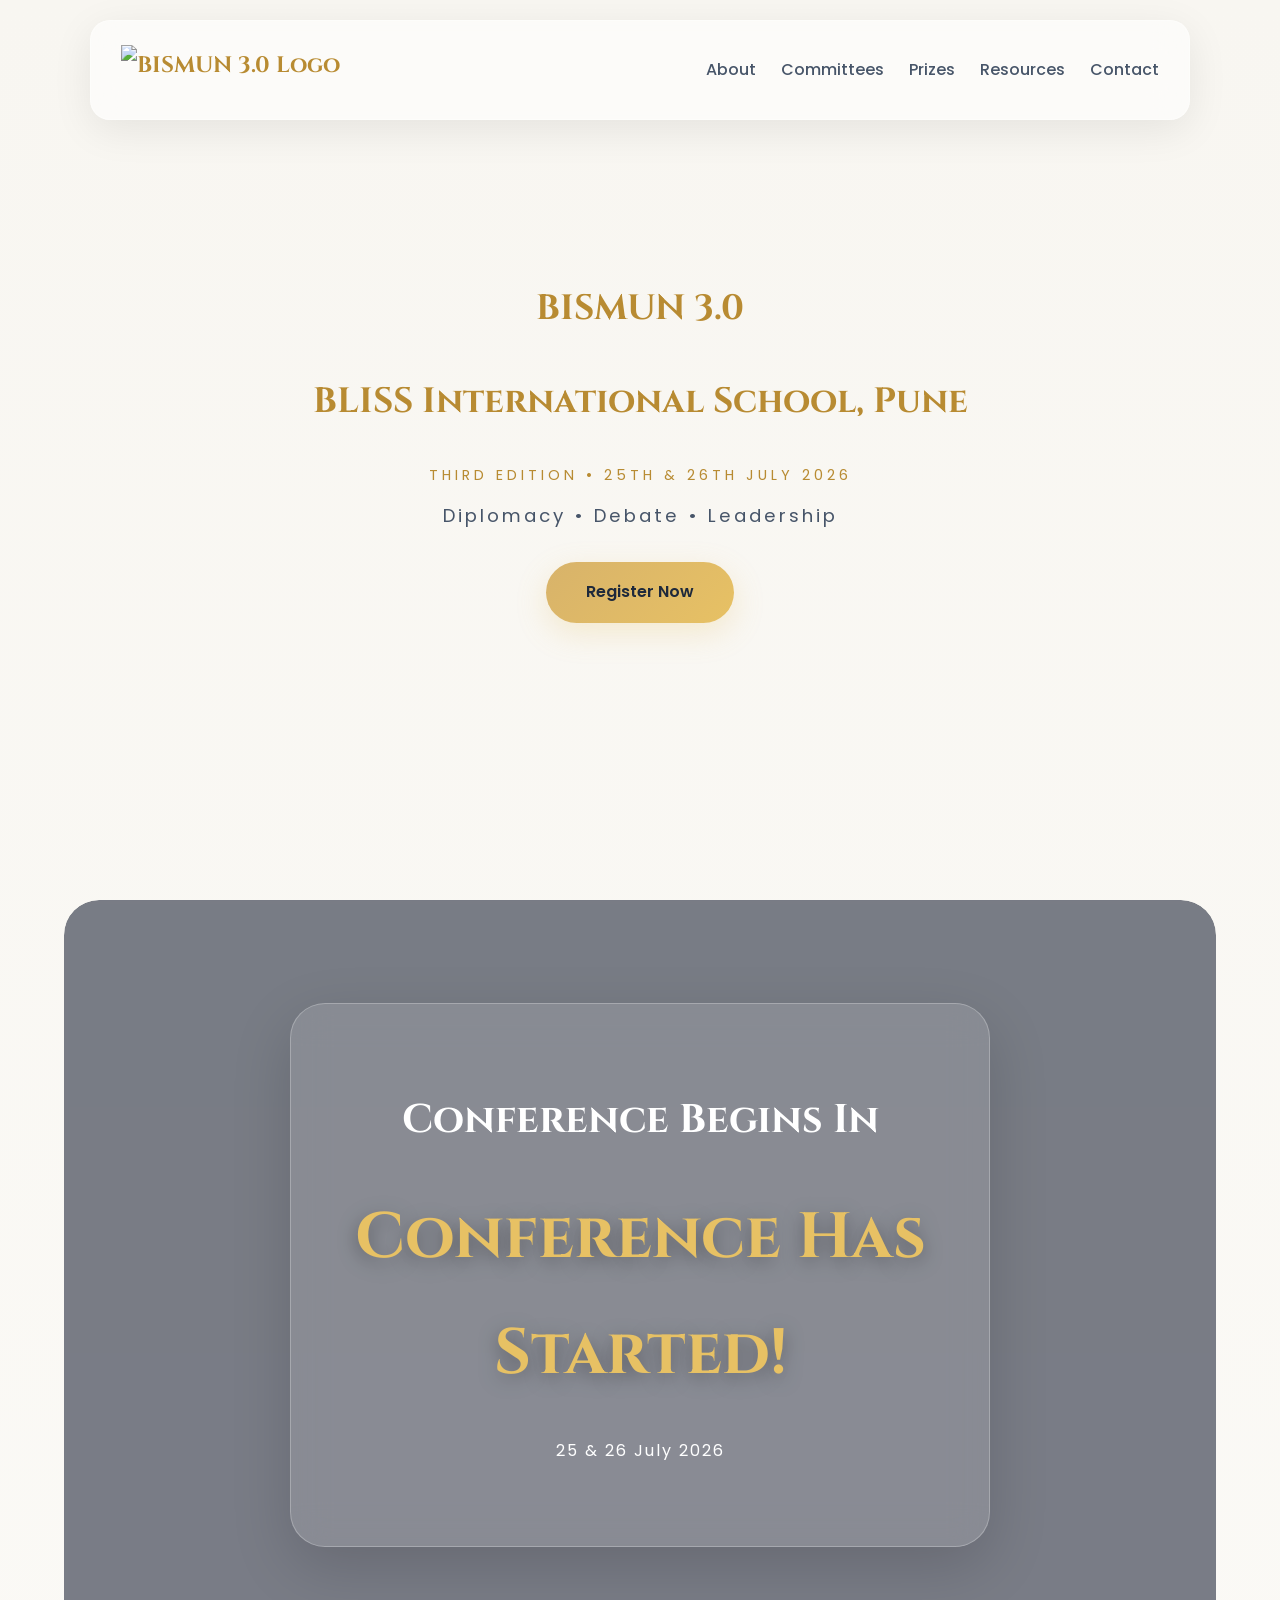
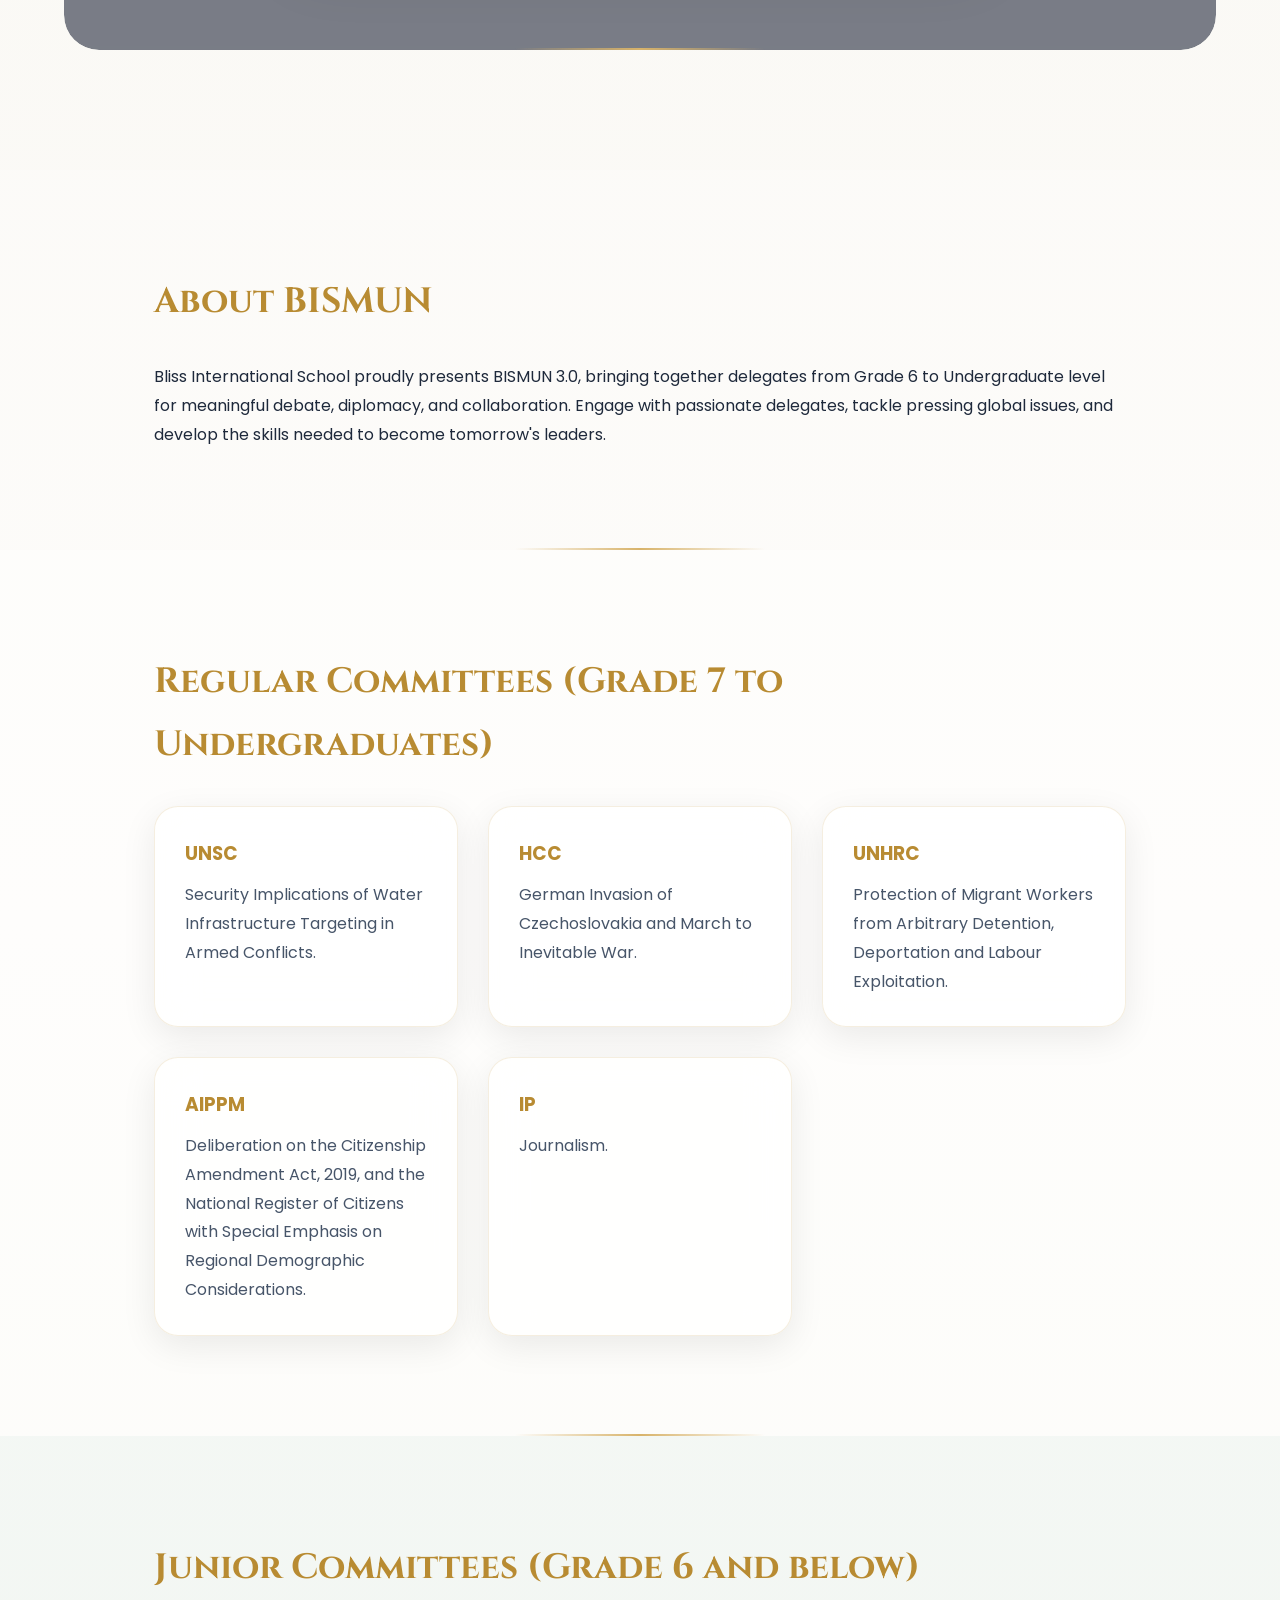
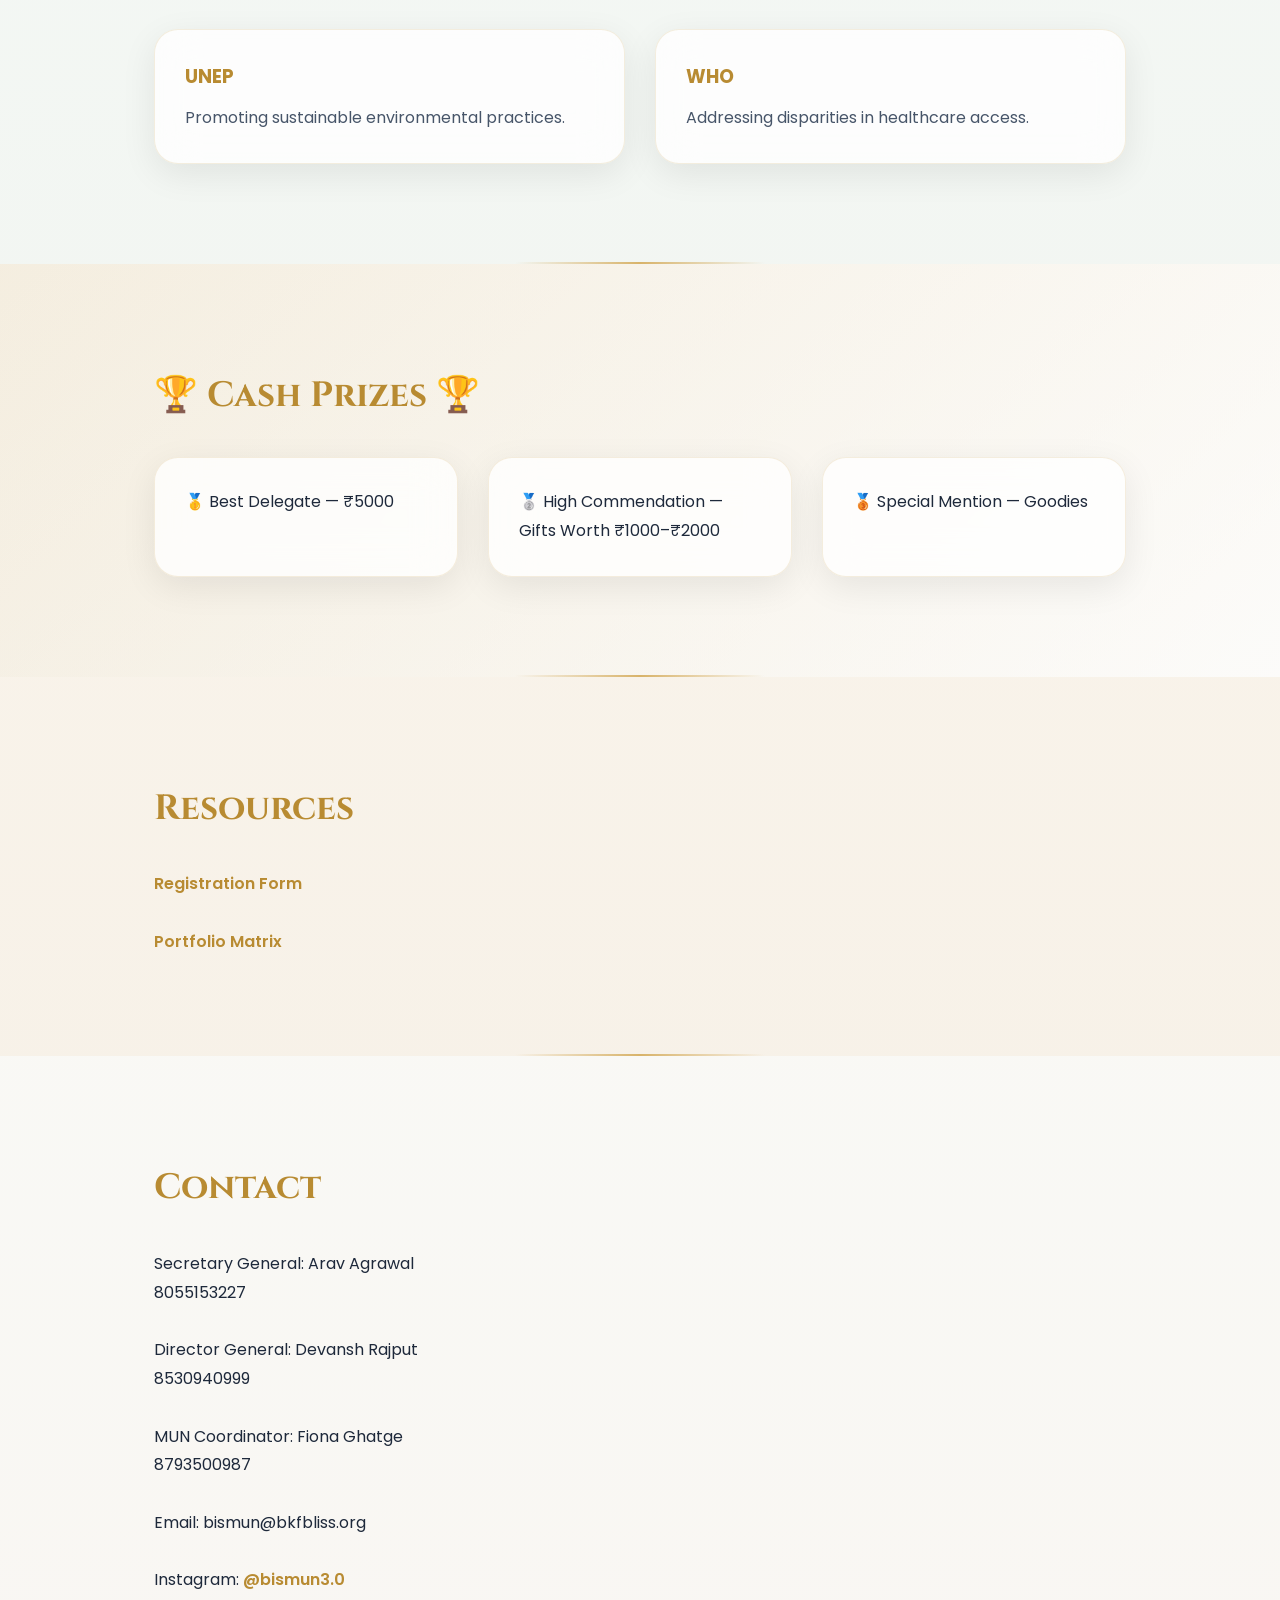
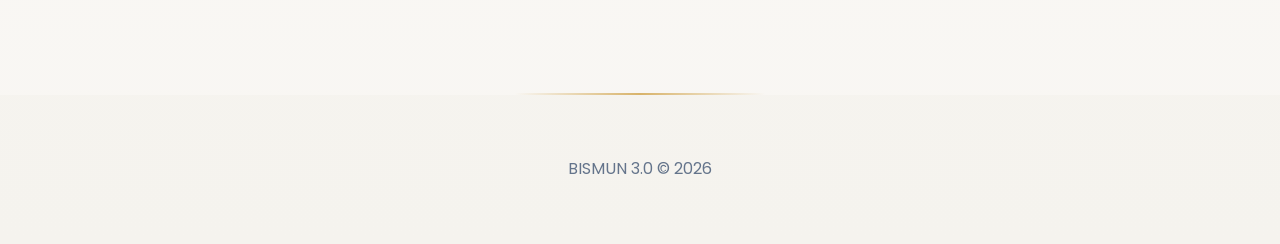
==== index.html @ 6ac00bdb "Add files via upload" ====
<!DOCTYPE html>
<html lang="en">

<head>

<meta charset="UTF-8">
<meta name="viewport" content="width=device-width, initial-scale=1.0">

<title>BISMUN 3.0</title>

<link rel="stylesheet" href="style.css">

<link href="https://fonts.googleapis.com/css2?family=Cinzel:wght@400;600;700&family=Poppins:wght@300;400;500;600&display=swap" rel="stylesheet">

</head>

<body>

<nav class="navbar">

<div class="nav-logo">
    <img src="src/logo.png" alt="BISMUN 3.0 Logo" class="logo">
    
</div>

<div class="nav-links">

<a href="#about">About</a>
<a href="#committees">Committees</a>
<a href="#prizes">Prizes</a>
<a href="#resources">Resources</a>
<a href="#contact">Contact</a>

</div>

</nav>

<header>

<h2>BISMUN 3.0</h2>
<h2>BLISS International School, Pune</h2>

<p class="edition">
Third Edition • 25th & 26th July 2026
</p>

<p class="tagline">
Diplomacy • Debate • Leadership
</p>

<a
class="btn"
href="https://docs.google.com/forms/d/e/1FAIpQLSdvtcjqeY1Vrc5Yw36EBOlD1dqiWgFLvvIRW7Fsswc0MXpK2w/viewform"
target="_blank">
Register Now
</a>

</header>

<section class="countdown-section">

<div class="countdown-overlay"></div>

<div class="countdown-content">

<h2>
Conference Begins In
</h2>

<div id="countdown">
Loading...
</div>

<p>
25 & 26 July 2026
</p>

</div>

</section>

<section id="about" class="about-section">

<h2>
About BISMUN
</h2>

<p>
Bliss International School proudly presents BISMUN 3.0, bringing together delegates from Grade 6 to Undergraduate level for meaningful debate, diplomacy, and collaboration. Engage with passionate delegates, tackle pressing global issues, and develop the skills needed to become tomorrow's leaders.
</p>

</section>

<section id="committees" class="regular-section">

<h2>
Regular Committees (Grade 7 to Undergraduates)
</h2>

<div class="grid">

<div class="card">
<h3>UNSC</h3>
<p>Security Implications of Water Infrastructure Targeting in Armed Conflicts.</p>
</div>

<div class="card">
<h3>HCC</h3>
<p>German Invasion of Czechoslovakia and March to Inevitable War.</p>
</div>

<div class="card">
<h3>UNHRC</h3>
<p>Protection of Migrant Workers from Arbitrary Detention, Deportation and Labour Exploitation.</p>
</div>

<div class="card">
<h3>AIPPM</h3>
<p>Deliberation on the Citizenship Amendment Act, 2019, and the National Register 
of Citizens with Special Emphasis on Regional Demographic Considerations.</p>
</div>



<div class="card">
<h3>IP</h3>
<p>Journalism.</p>
</div>

</div>

</section>

<section class="junior-section">

<h2>
Junior Committees (Grade 6 and below)
</h2>

<div class="grid">

<div class="card">
<h3>UNEP</h3>
<p>Promoting sustainable environmental practices.</p>
</div>

<div class="card">
<h3>WHO</h3>
<p>Addressing disparities in healthcare access.</p>
</div>

</div>

</section>

<section id="prizes" class="prizes">

<h2>
🏆 Cash Prizes 🏆
</h2>

<div class="grid">

<div class="card">
🥇 Best Delegate — ₹5000
</div>

<div class="card">
🥈 High Commendation — Gifts Worth ₹1000–₹2000
</div>

<div class="card">
🥉 Special Mention — Goodies
</div>

</div>

</section>

<section id="resources" class="resources-section">

<h2>
Resources
</h2>

<p>

<a
class="resource-link"
href="https://docs.google.com/forms/d/e/1FAIpQLSdvtcjqeY1Vrc5Yw36EBOlD1dqiWgFLvvIRW7Fsswc0MXpK2w/viewform"
target="_blank">
Registration Form
</a>

</p>

<br>

<p>

<a
class="resource-link"
href="https://docs.google.com/spreadsheets/d/1G3X9z6ha09-Ly9Rreelb6fRk3Bx7VlCWEskVa0Je1sM/edit?gid=1194177944#gid=1194177944"
target="_blank">
Portfolio Matrix
</a>

</p>

</section>

<section id="contact" class="contact-section">

<h2>
Contact
</h2>

<p>
Secretary General: Arav Agrawal
<br>
8055153227
</p>

<br>


<p>
Director General: Devansh Rajput
<br>
8530940999
</p>

<br>

<p>
MUN Coordinator: Fiona Ghatge
<br>
8793500987
</p>

<br>

<p>
Email:
bismun@bkfbliss.org
</p>

<br>

<p>
Instagram:

<a
href="https://www.instagram.com/bismun3.0/"
target="_blank"
class="insta-link">
@bismun3.0
</a>

</p>

</section>

<footer>

BISMUN 3.0 © 2026

</footer>

<script src="script.js"></script>

</body>
</html>
---- style.css ----
*{
margin:0;
padding:0;
box-sizing:border-box;
}

html{
scroll-behavior:smooth;
}

.nav-logo{
    display: flex;
    align-items: center;
    gap: 12px;          /* Space between logo and text */
    white-space: nowrap;
}

.logo{
    height: 50px;       /* Adjust to 30px if still large */
    width: auto;
    flex-shrink: 0;     /* Prevent logo from shrinking into the text */
}

.nav-logo span{
    font-family: Cinzel, serif;
    font-size: 1.1rem;
    font-weight: 700;
    color: #B88B32;
    line-height: 1;
}


body{

font-family:'Poppins',sans-serif;

background:
linear-gradient(
180deg,
#F8F6F1,
#FCFBF8,
#F5F3EE
);

color:#1E293B;

overflow-x:hidden;

line-height:1.8;

}

/* AURAS */

.aura1{

position:fixed;

width:850px;
height:850px;

background:#B8E3E3;

filter:blur(260px);

top:-300px;
left:-300px;

opacity:.45;

z-index:-2;

animation:float 12s ease-in-out infinite;

}

.aura2{

position:fixed;

width:850px;
height:850px;

background:#F2D6A2;

filter:blur(260px);

bottom:-300px;
right:-300px;

opacity:.4;

z-index:-2;

animation:float 14s ease-in-out infinite;

}

/* NAVBAR */

.navbar{

    position: fixed;

    top: 20px;
    left: 50%;

    transform: translateX(-50%);

    width: 90%;
    max-width: 1100px;

    min-height: 100px;      /* Increased height */
    padding: 18px 30px;    /* More vertical padding */

    display: flex;

    justify-content: space-between;
    align-items: center;

    background: rgba(255,255,255,.55);

    backdrop-filter: blur(18px);

    border: 1px solid rgba(255,255,255,.35);

    border-radius: 20px;

    z-index: 999;

    box-shadow: 0 10px 40px rgba(0,0,0,.08);

}

.nav-logo{

font-family:Cinzel;

font-size:1.4rem;

font-weight:700;

color:#B88B32;

}

.nav-links{

display:flex;
gap:25px;

}

.nav-links a{

text-decoration:none;

color:#475569;

font-weight:500;

transition:.3s;

}

.nav-links a:hover{

color:#B88B32;

}

/* HEADER */

header{

height:100vh;

display:flex;

flex-direction:column;

justify-content:center;

align-items:center;

text-align:center;

padding:0 20px;

}

h1{

font-family:Cinzel;

font-size:7rem;

color:#B88B32;

margin-bottom:10px;

}

.edition{

letter-spacing:4px;

color:#B88B32;

text-transform:uppercase;

margin-bottom:10px;

font-size:.9rem;

}

.tagline{

font-size:1.15rem;

letter-spacing:3px;

color:#475569;

margin-bottom:30px;

}

/* BUTTON */

.btn{

padding:16px 40px;

background:
linear-gradient(
135deg,
#D8B36A,
#E7C164
);

color:#1E293B;

text-decoration:none;

font-weight:600;

border-radius:999px;

box-shadow:
0 10px 30px rgba(231,193,100,.25);

transition:.3s;

}

.btn:hover{

transform:translateY(-4px);

}

/* COUNTDOWN */

.countdown-section{

position:relative;

background:
url("unnamed.jpg");

background-size:cover;

background-position:center;

background-repeat:no-repeat;

background-attachment:fixed;

min-height:750px;

display:flex;

justify-content:center;

align-items:center;

margin:0 5% 120px;

border-radius:35px;

overflow:hidden;

}

.countdown-overlay{

position:absolute;

inset:0;

background:
rgba(15,23,42,.55);

backdrop-filter:blur(2px);

}

.countdown-content{

position:relative;

z-index:2;

width:90%;
max-width:700px;

padding:80px 60px;

background:
rgba(255,255,255,.12);

backdrop-filter:blur(18px);

border:
1px solid rgba(255,255,255,.25);

border-radius:35px;

box-shadow:
0 20px 60px rgba(0,0,0,.15);

text-align:center;

}

.countdown-section h2{

color:white;

font-size:2.5rem;

margin-bottom:20px;

font-family:Cinzel;

}

.countdown-section p{

color:white;

letter-spacing:2px;

}

#countdown{

font-size:4rem;

font-weight:700;

font-family:Cinzel;

color:#E7C164;

margin:25px 0;

text-shadow:
0 5px 20px rgba(0,0,0,.35);

}

/* SECTIONS */

section{

padding:100px 12%;

position:relative;

}

section::after{

content:"";

position:absolute;

bottom:0;

left:50%;

transform:translateX(-50%);

width:250px;

height:2px;

background:

linear-gradient(
90deg,
transparent,
#D8B36A,
transparent
);

}

/* SECTION COLORS */

.about-section{

background:
rgba(255,255,255,.20);

}

.regular-section{

background:
rgba(255,255,255,.45);

}

.junior-section{

background:
rgba(184,227,227,.12);

}

.prizes{

background:

linear-gradient(
135deg,
rgba(216,179,106,.15),
rgba(255,255,255,.55)
);

}

.resources-section{

background:
rgba(242,214,162,.12);

}

.contact-section{

background:
rgba(255,255,255,.25);

}

/* HEADINGS */

h2{

font-family:Cinzel;

font-size:2.2rem;

color:#B88B32;

margin-bottom:30px;

}

/* GRID */

.grid{

display:grid;

grid-template-columns:
repeat(auto-fit,minmax(280px,1fr));

gap:30px;

}

/* CARDS */

.card{

background:
rgba(255,255,255,.78);

padding:30px;

border-radius:24px;

border:
1px solid rgba(184,139,50,.15);

backdrop-filter:blur(20px);

box-shadow:
0 10px 35px rgba(0,0,0,.08);

transition:.35s;

}

.card:hover{

transform:
translateY(-10px);

box-shadow:
0 20px 50px rgba(0,0,0,.12);

}

.card h3{

color:#B88B32;

margin-bottom:10px;

}

.card p{

color:#475569;

}

/* LINKS */

.resource-link,
.insta-link{

text-decoration:none;

color:#B88B32;

font-weight:600;

}

.resource-link:hover,
.insta-link:hover{

color:#5FA7A7;

}

/* FOOTER */

footer{

padding:60px;

text-align:center;

color:#64748B;

}

/* SCROLLBAR */

::-webkit-scrollbar{

width:10px;

}

::-webkit-scrollbar-thumb{

background:#D8B36A;

border-radius:999px;

}

/* ANIMATION */

@keyframes float{

0%{
transform:translateY(0px);
}

50%{
transform:translateY(-20px);
}

100%{
transform:translateY(0px);
}

}

/* MOBILE */

@media(max-width:900px){

.nav-links{

display:none;

}

h1{

font-size:4rem;

}

#countdown{

font-size:2.5rem;

}

.countdown-content{

padding:50px 30px;

}

section{

padding:80px 8%;

}

}

@media(max-width:600px){

h1{

font-size:3rem;

}

.tagline{

font-size:1rem;

}

}
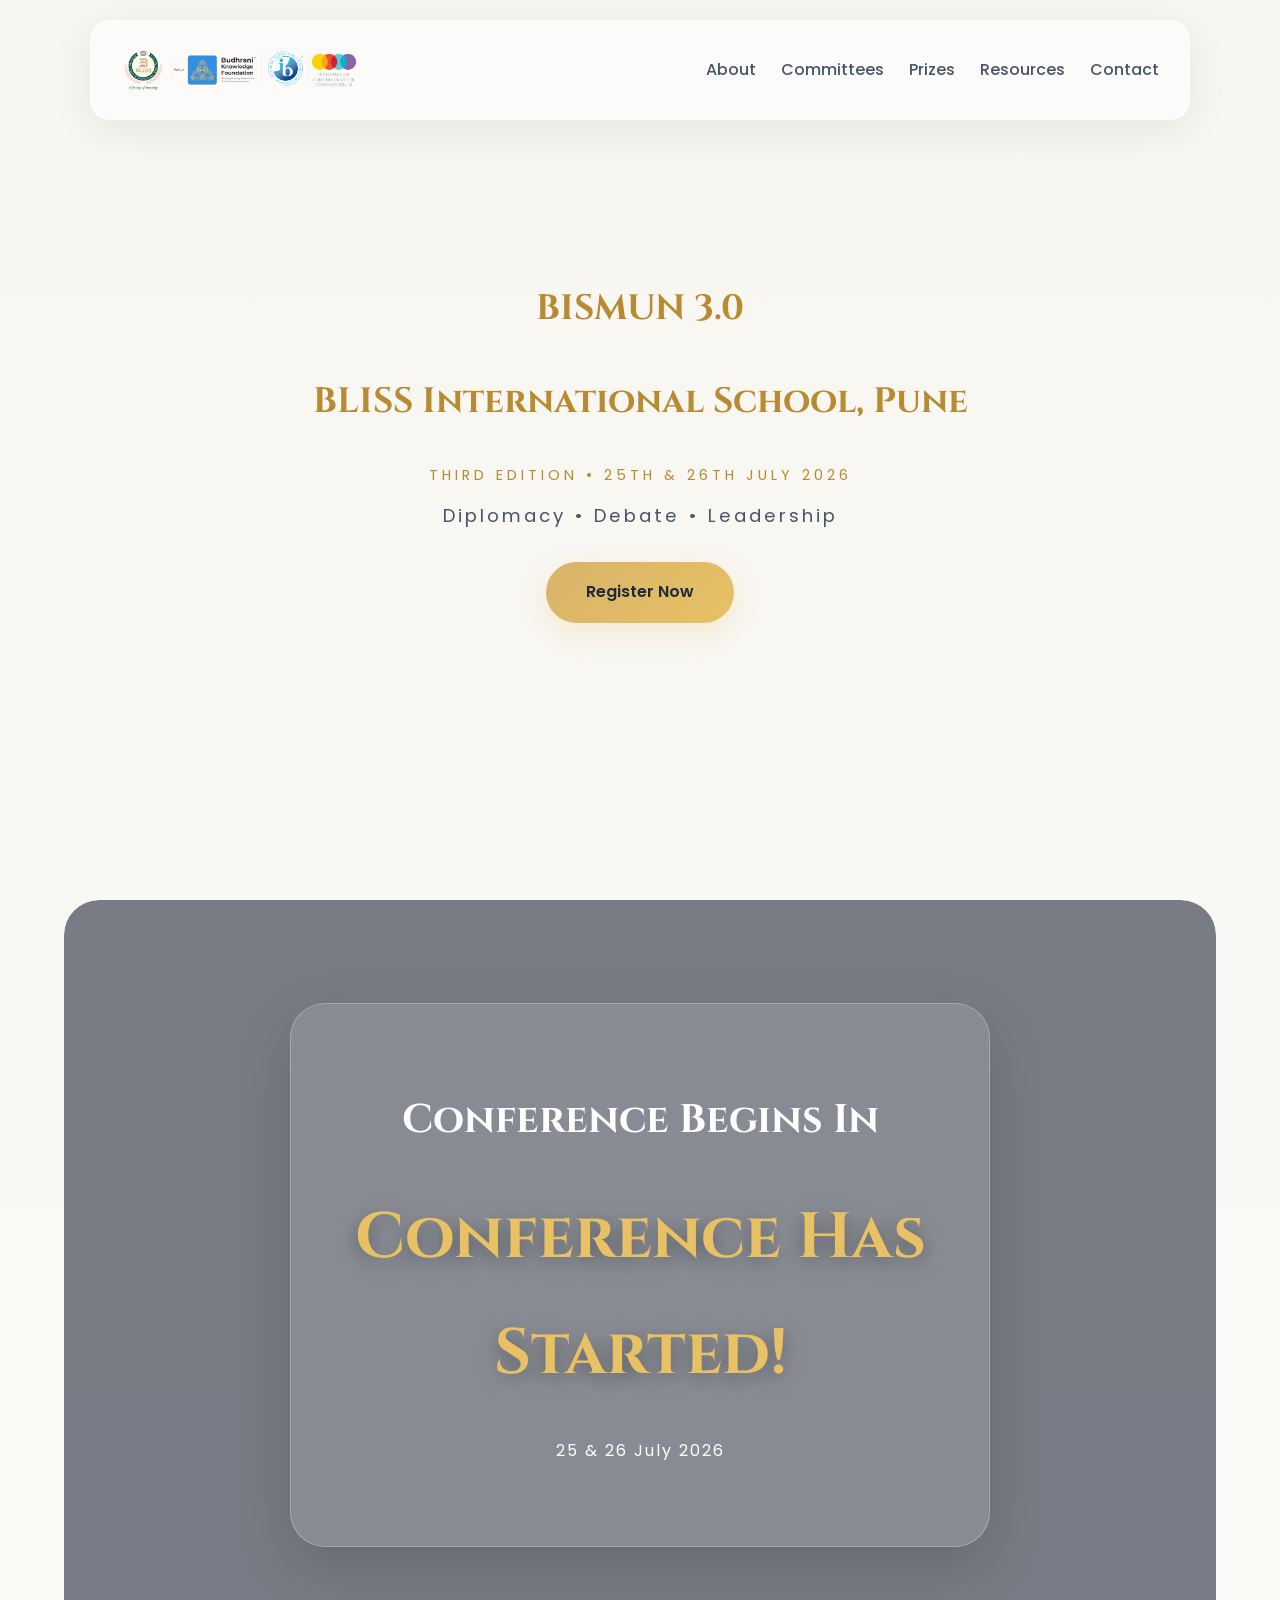
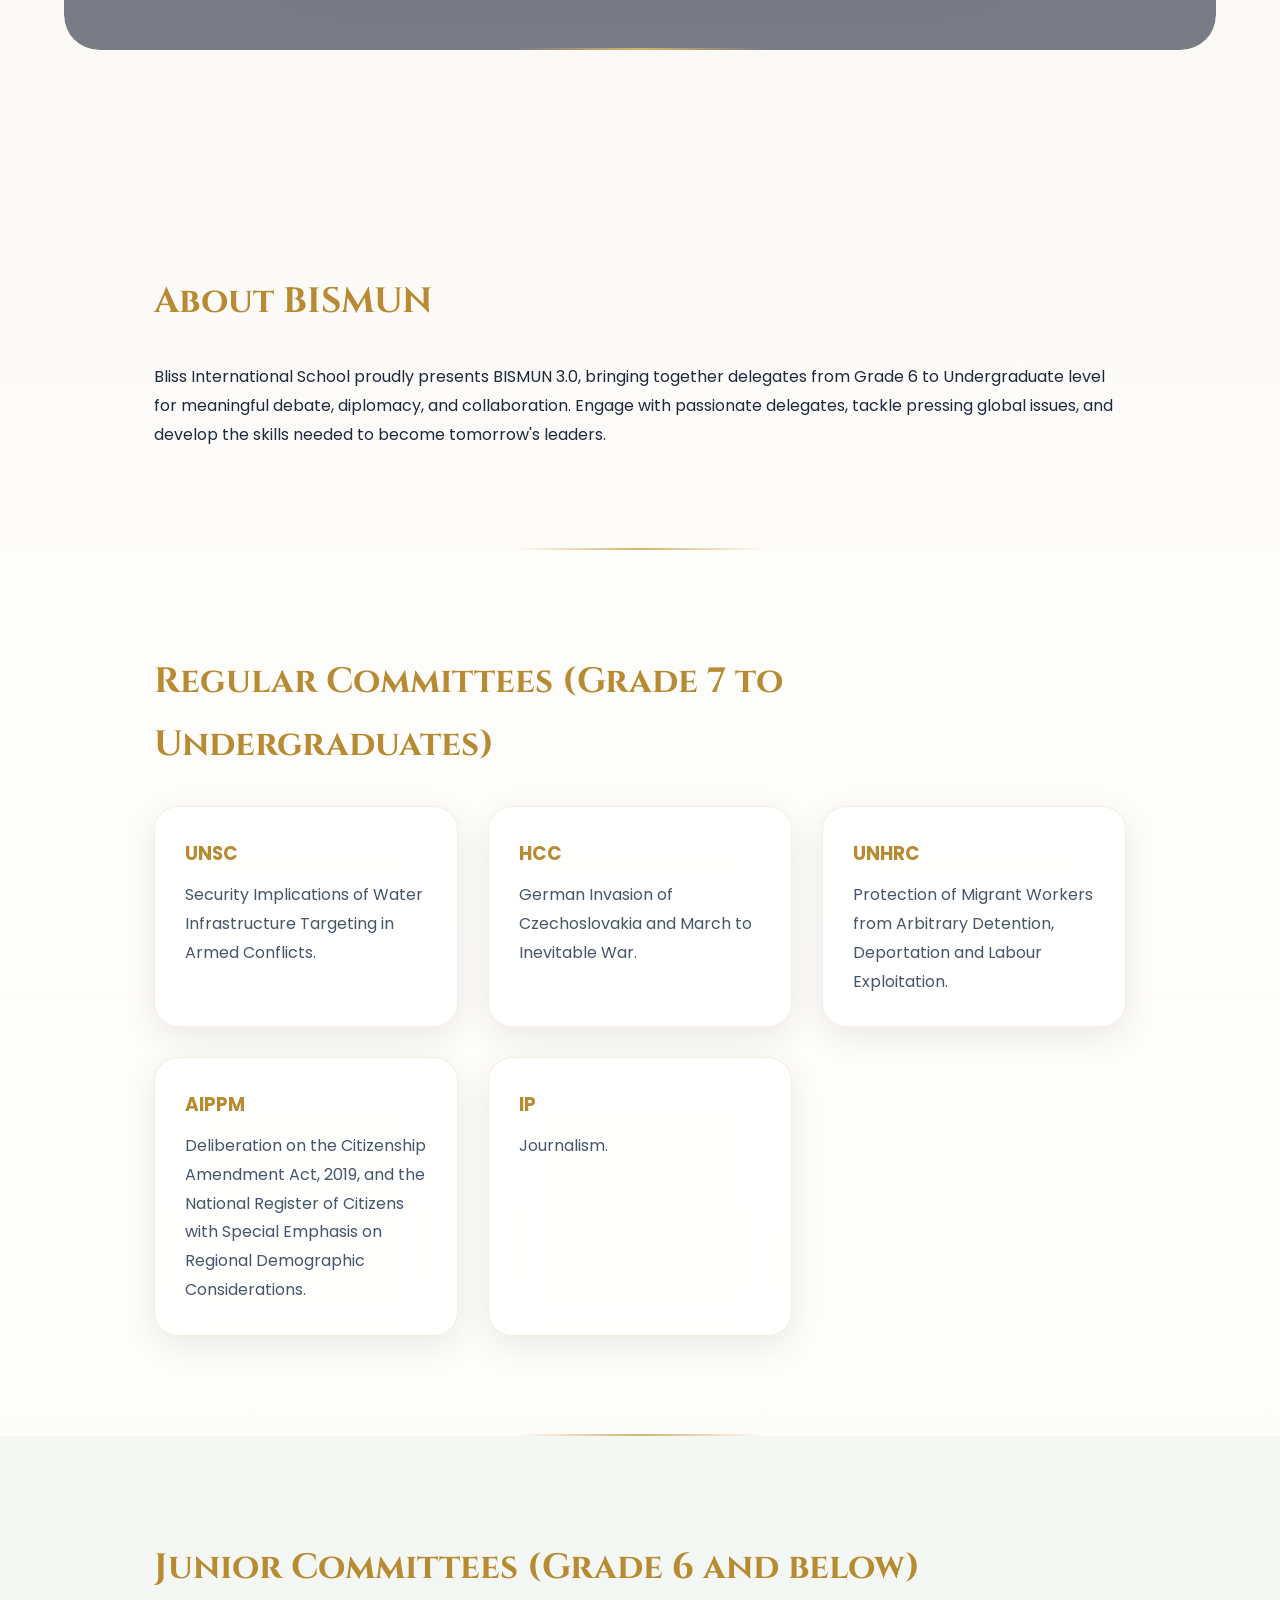
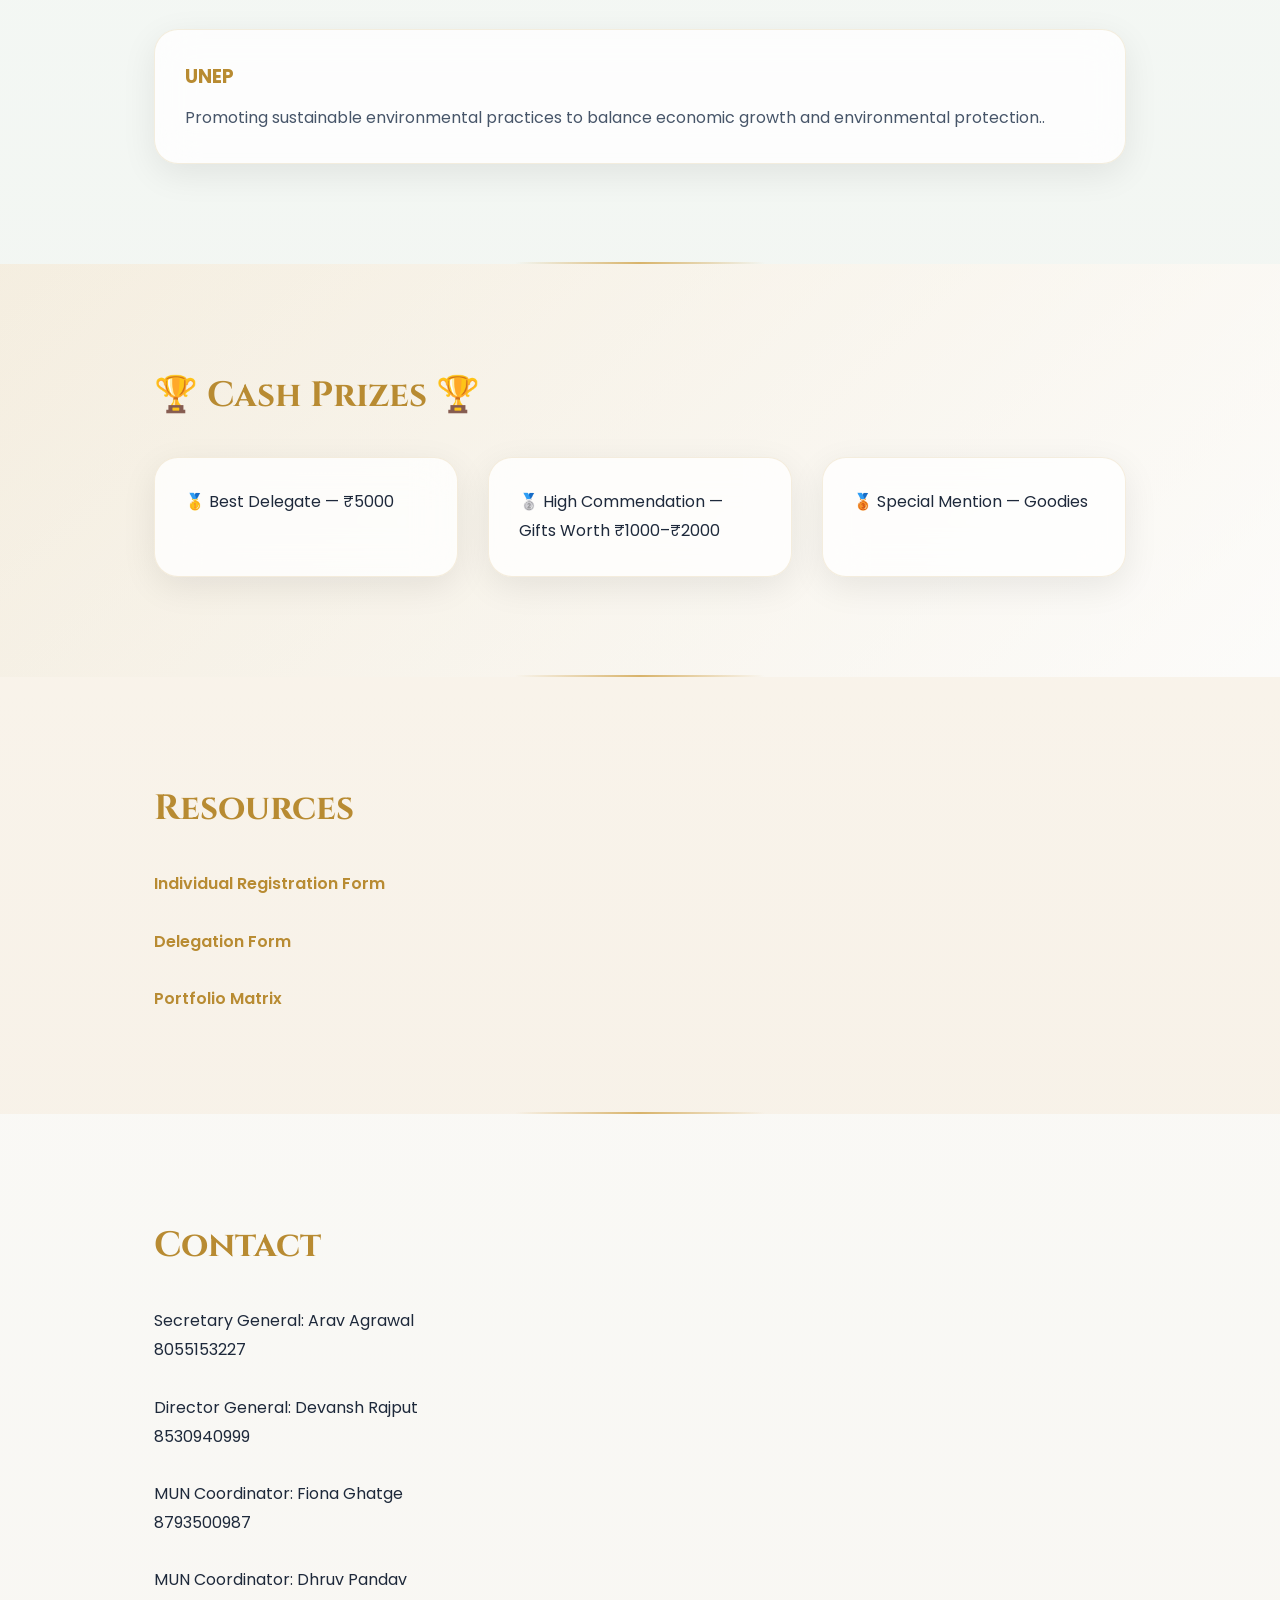
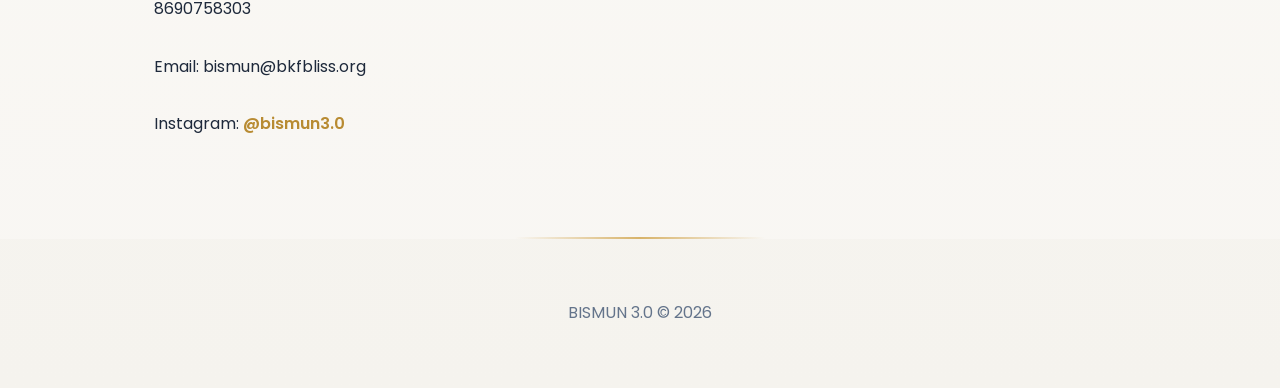
==== commit aa0c3efa: "new index" ====
--- a/index.html
+++ b/index.html
@@ -142,13 +142,10 @@
 
 <div class="card">
 <h3>UNEP</h3>
-<p>Promoting sustainable environmental practices.</p>
-</div>
-
-<div class="card">
-<h3>WHO</h3>
-<p>Addressing disparities in healthcare access.</p>
-</div>
+<p>Promoting sustainable environmental practices to balance economic growth and environmental protection..</p>
+</div>
+
+
 
 </div>
 
@@ -190,7 +187,15 @@
 class="resource-link"
 href="https://docs.google.com/forms/d/e/1FAIpQLSdvtcjqeY1Vrc5Yw36EBOlD1dqiWgFLvvIRW7Fsswc0MXpK2w/viewform"
 target="_blank">
-Registration Form
+Individual Registration Form
+</a>
+<br>
+<br>
+<a
+class="resource-link"
+href="https://docs.google.com/forms/d/e/1FAIpQLScm0ik-ew3RD9FjHOXKR3ABhTwKPH1vfQbkHhUkqsjVC5JvNA/viewform"
+target="_blank">
+Delegation Form
 </a>
 
 </p>
@@ -237,6 +242,15 @@
 MUN Coordinator: Fiona Ghatge
 <br>
 8793500987
+</p>
+
+<br>
+
+<p>
+MUN Coordinator: Dhruv Pandav
+<br>
+8690758303
+
 </p>
 
 <br>
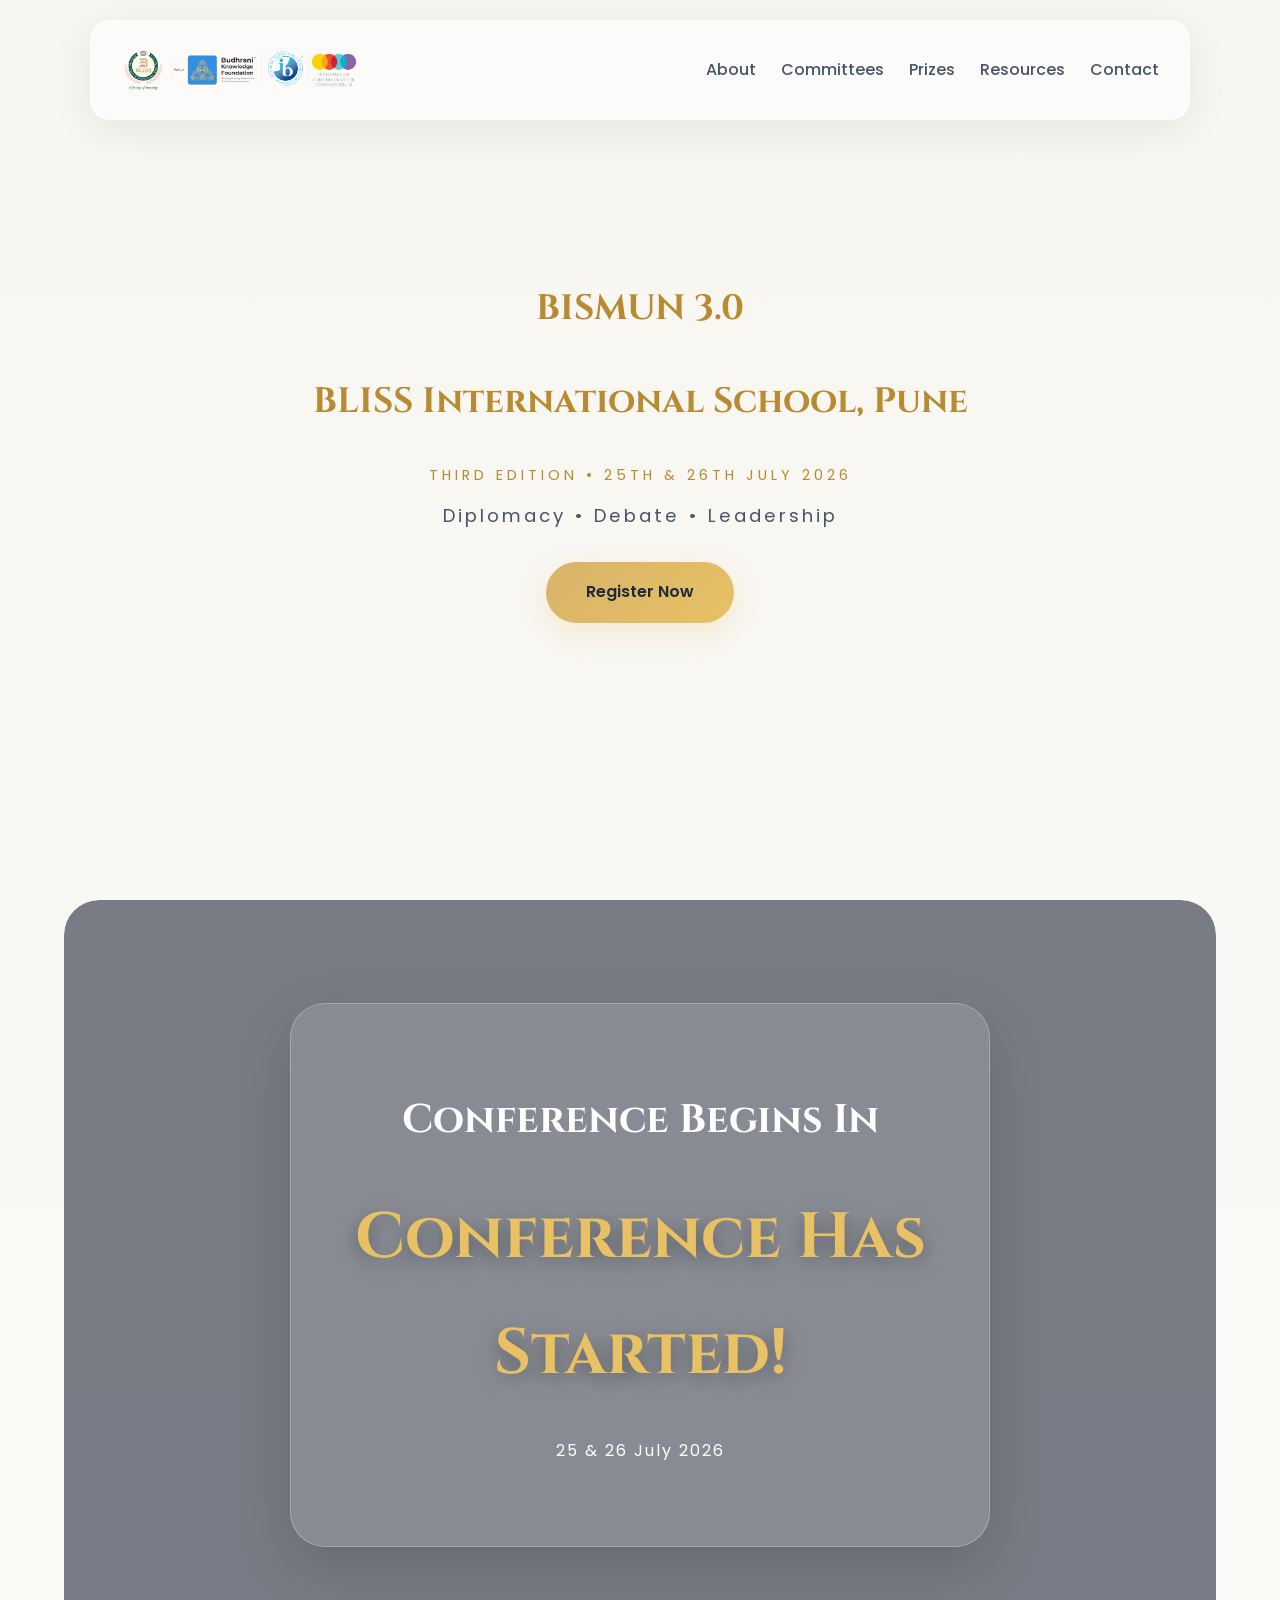
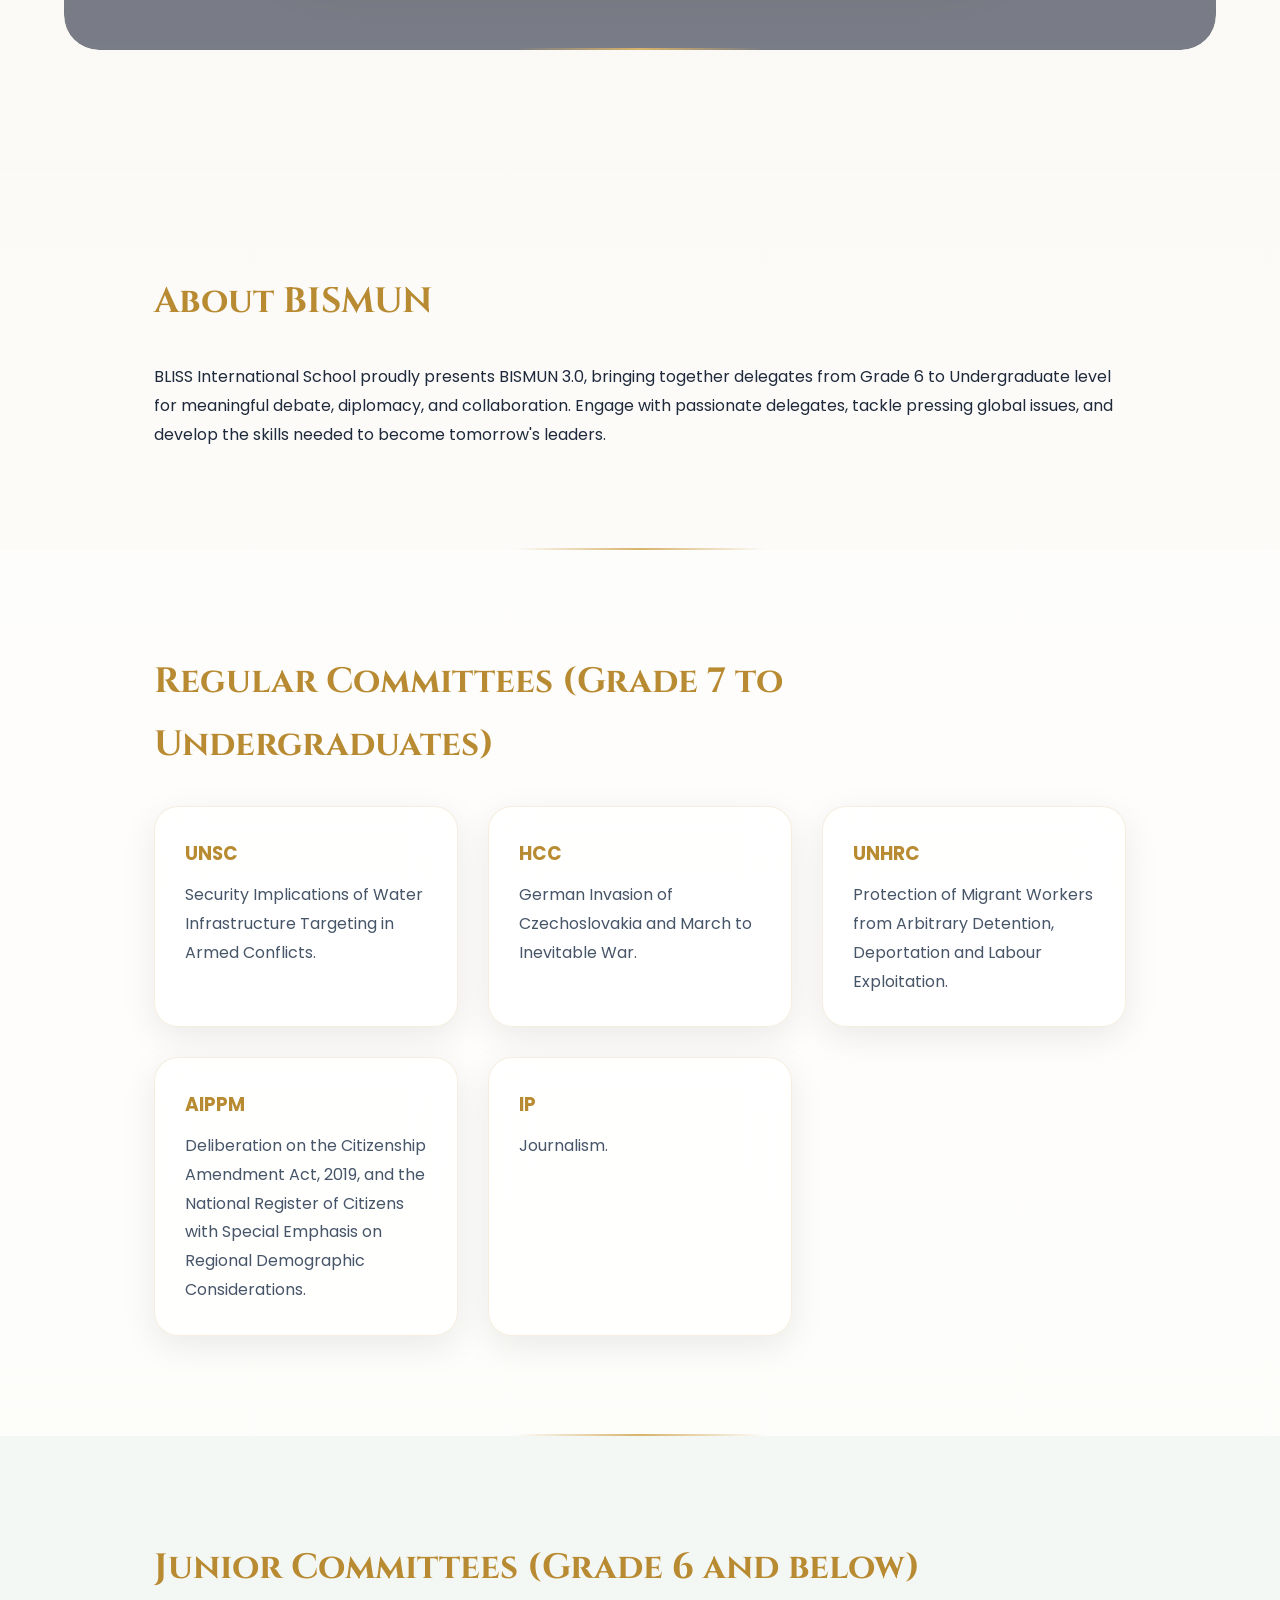
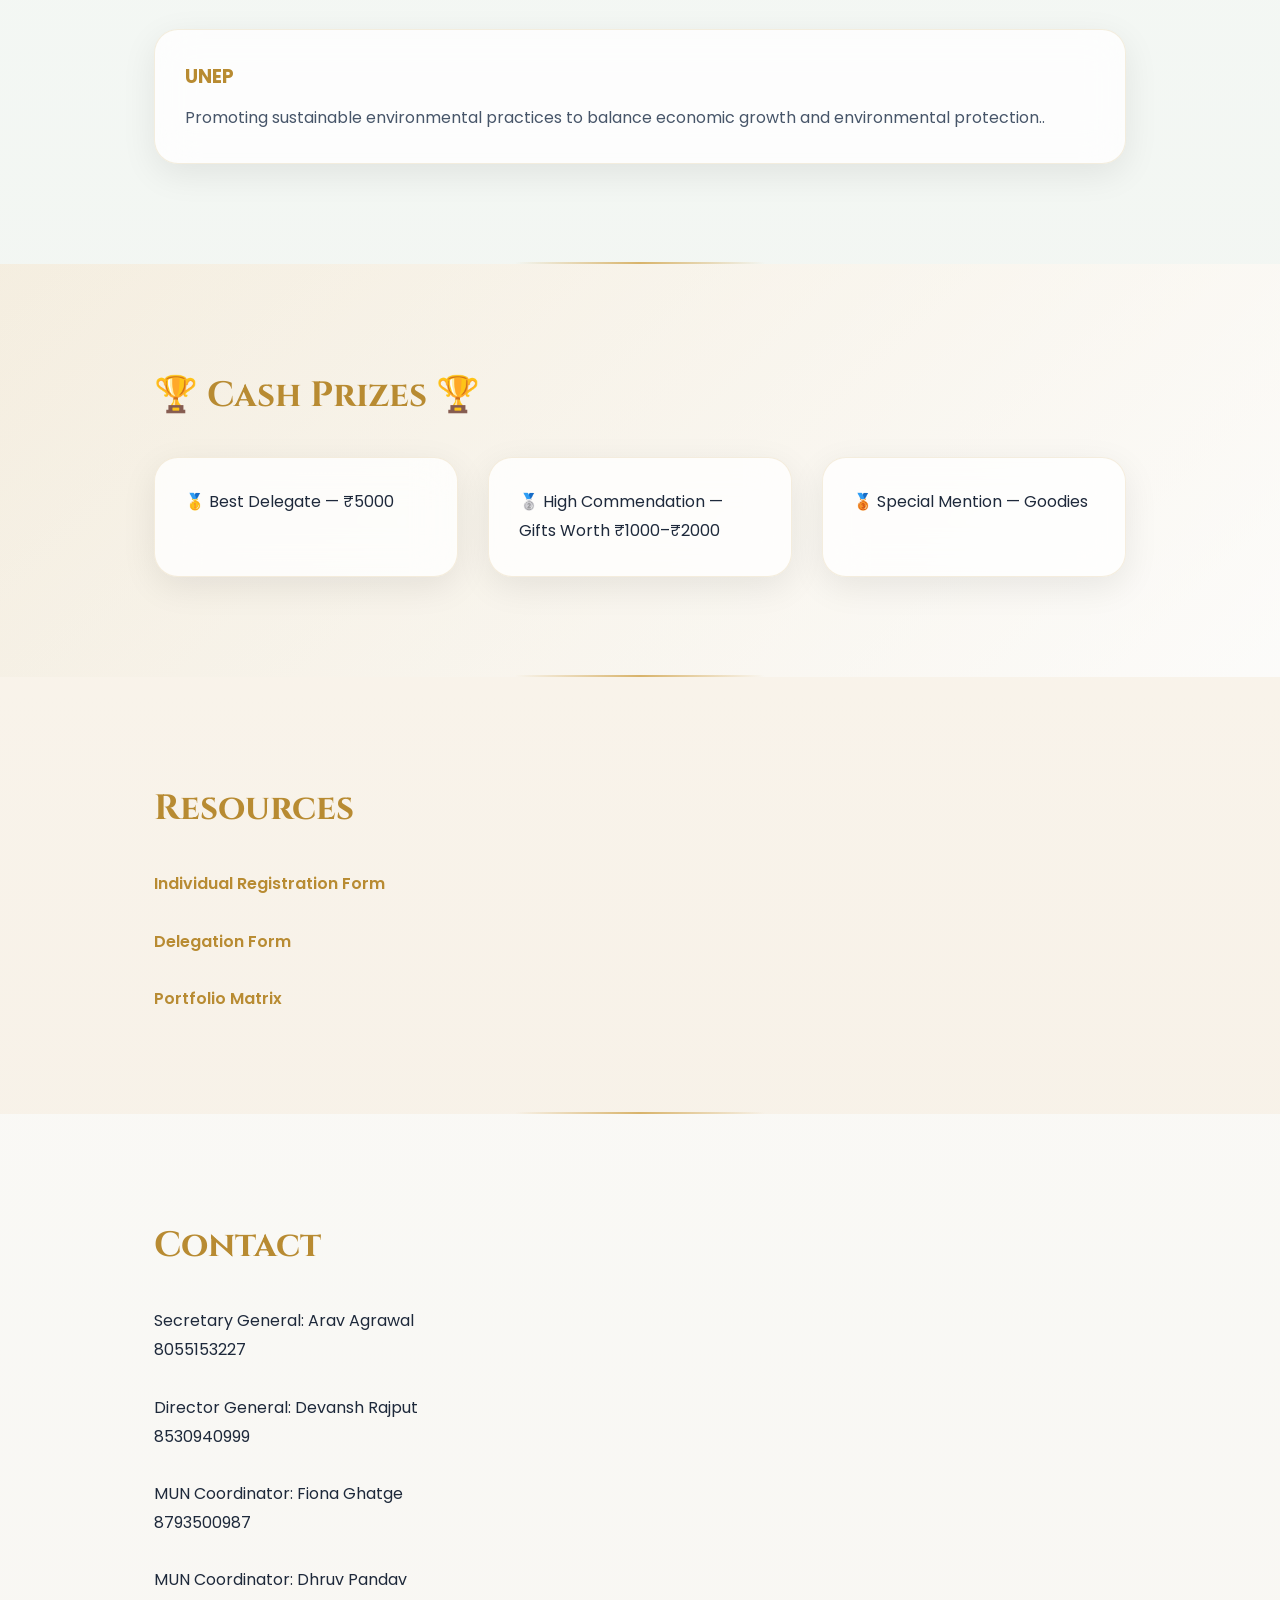
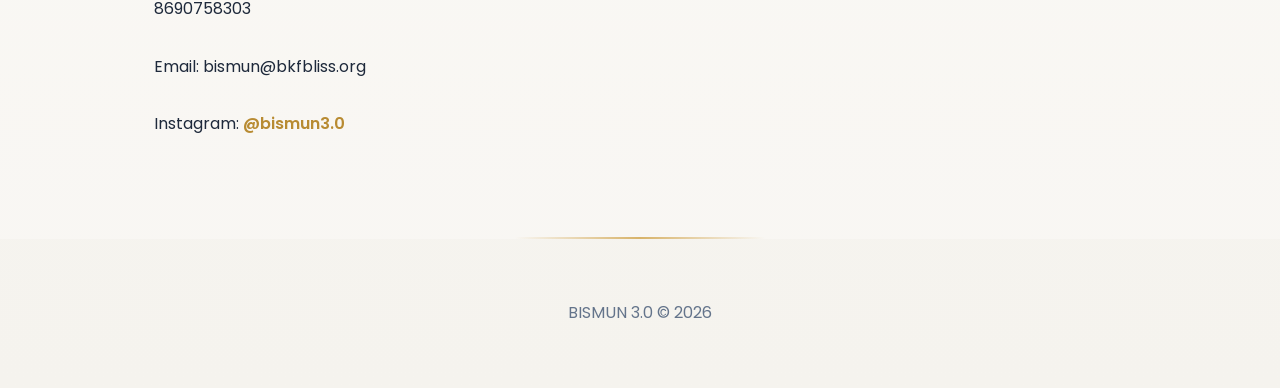
==== commit 9a180e25: "Update index.html" ====
--- a/index.html
+++ b/index.html
@@ -87,7 +87,7 @@
 </h2>
 
 <p>
-Bliss International School proudly presents BISMUN 3.0, bringing together delegates from Grade 6 to Undergraduate level for meaningful debate, diplomacy, and collaboration. Engage with passionate delegates, tackle pressing global issues, and develop the skills needed to become tomorrow's leaders.
+BLISS International School proudly presents BISMUN 3.0, bringing together delegates from Grade 6 to Undergraduate level for meaningful debate, diplomacy, and collaboration. Engage with passionate delegates, tackle pressing global issues, and develop the skills needed to become tomorrow's leaders.
 </p>
 
 </section>
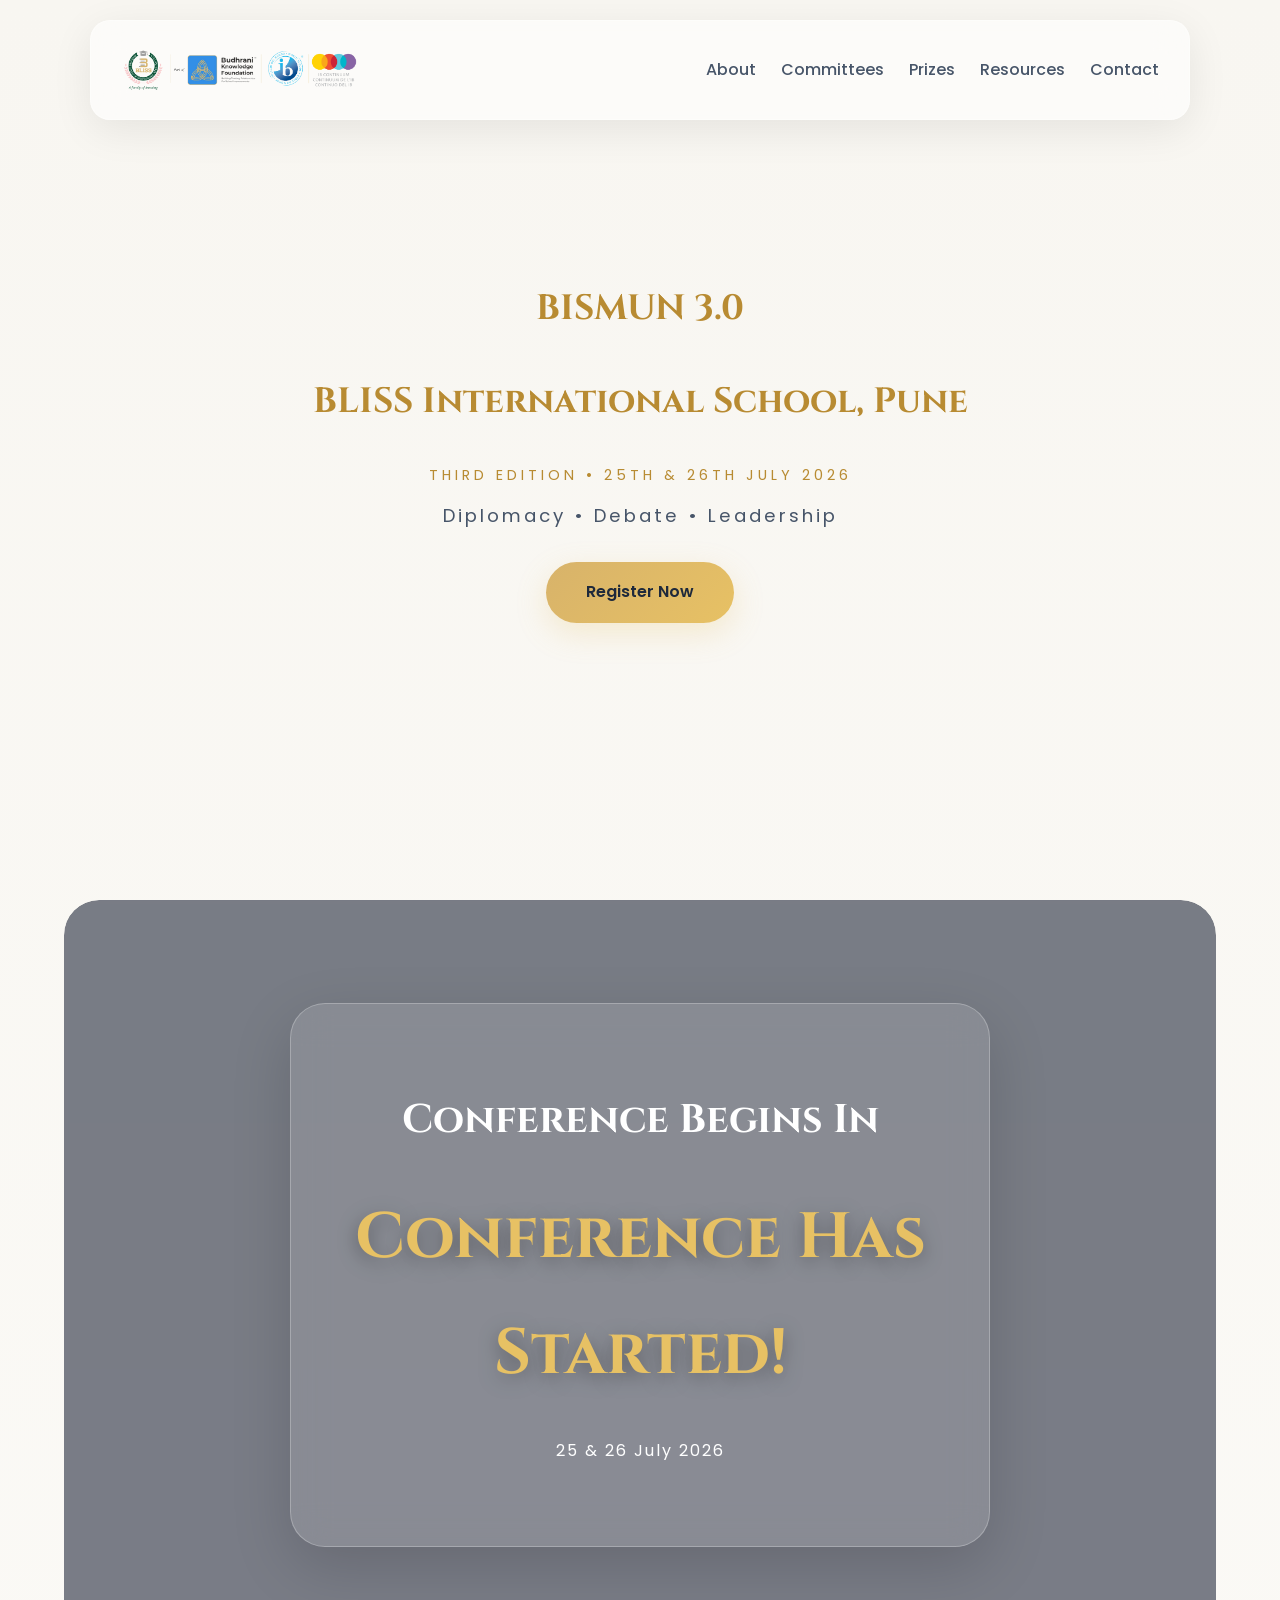
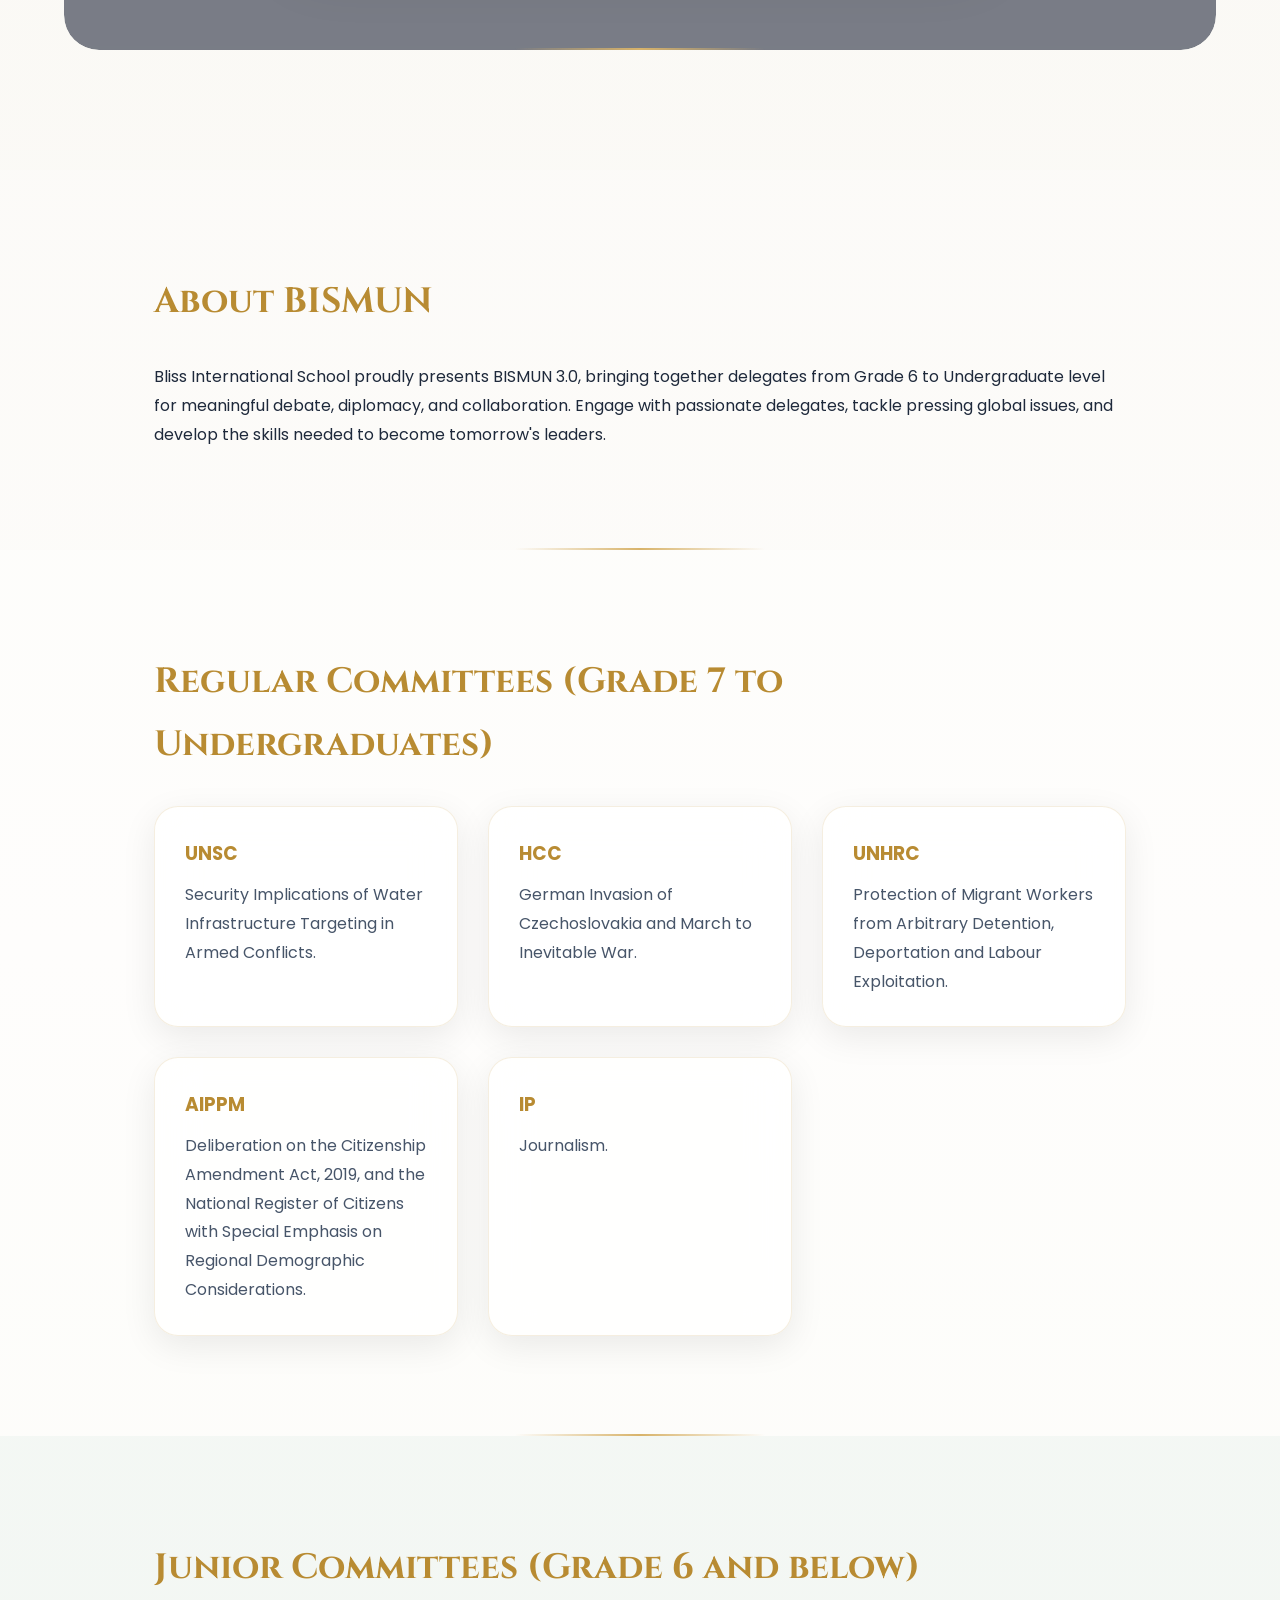
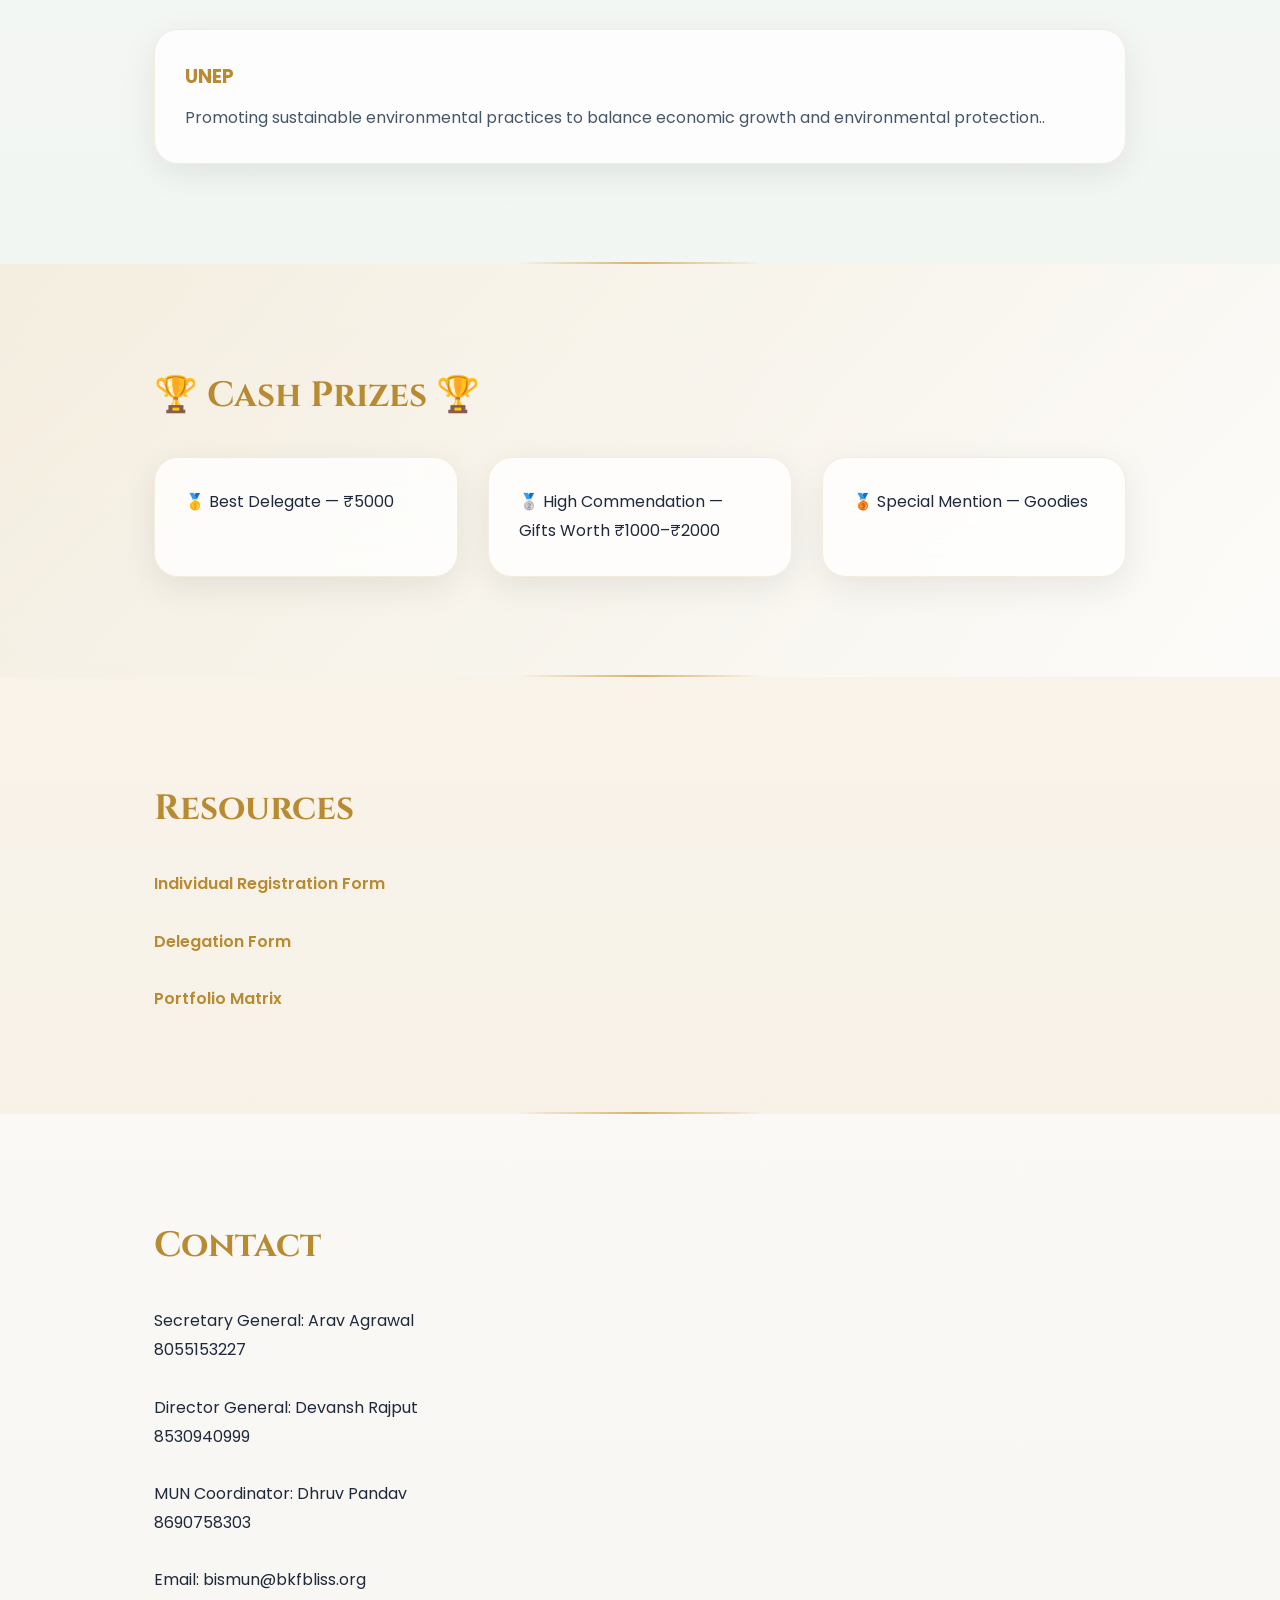
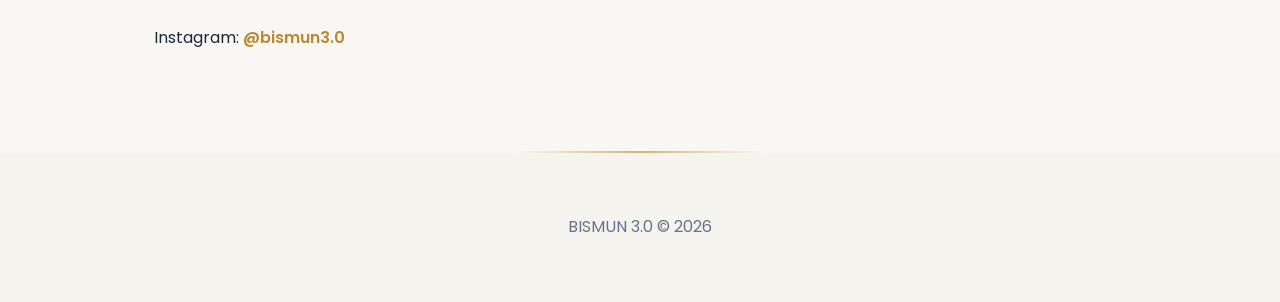
==== commit de313391: "changes after suggestion" ====
--- a/index.html
+++ b/index.html
@@ -87,7 +87,7 @@
 </h2>
 
 <p>
-BLISS International School proudly presents BISMUN 3.0, bringing together delegates from Grade 6 to Undergraduate level for meaningful debate, diplomacy, and collaboration. Engage with passionate delegates, tackle pressing global issues, and develop the skills needed to become tomorrow's leaders.
+Bliss International School proudly presents BISMUN 3.0, bringing together delegates from Grade 6 to Undergraduate level for meaningful debate, diplomacy, and collaboration. Engage with passionate delegates, tackle pressing global issues, and develop the skills needed to become tomorrow's leaders.
 </p>
 
 </section>
@@ -234,14 +234,6 @@
 Director General: Devansh Rajput
 <br>
 8530940999
-</p>
-
-<br>
-
-<p>
-MUN Coordinator: Fiona Ghatge
-<br>
-8793500987
 </p>
 
 <br>
